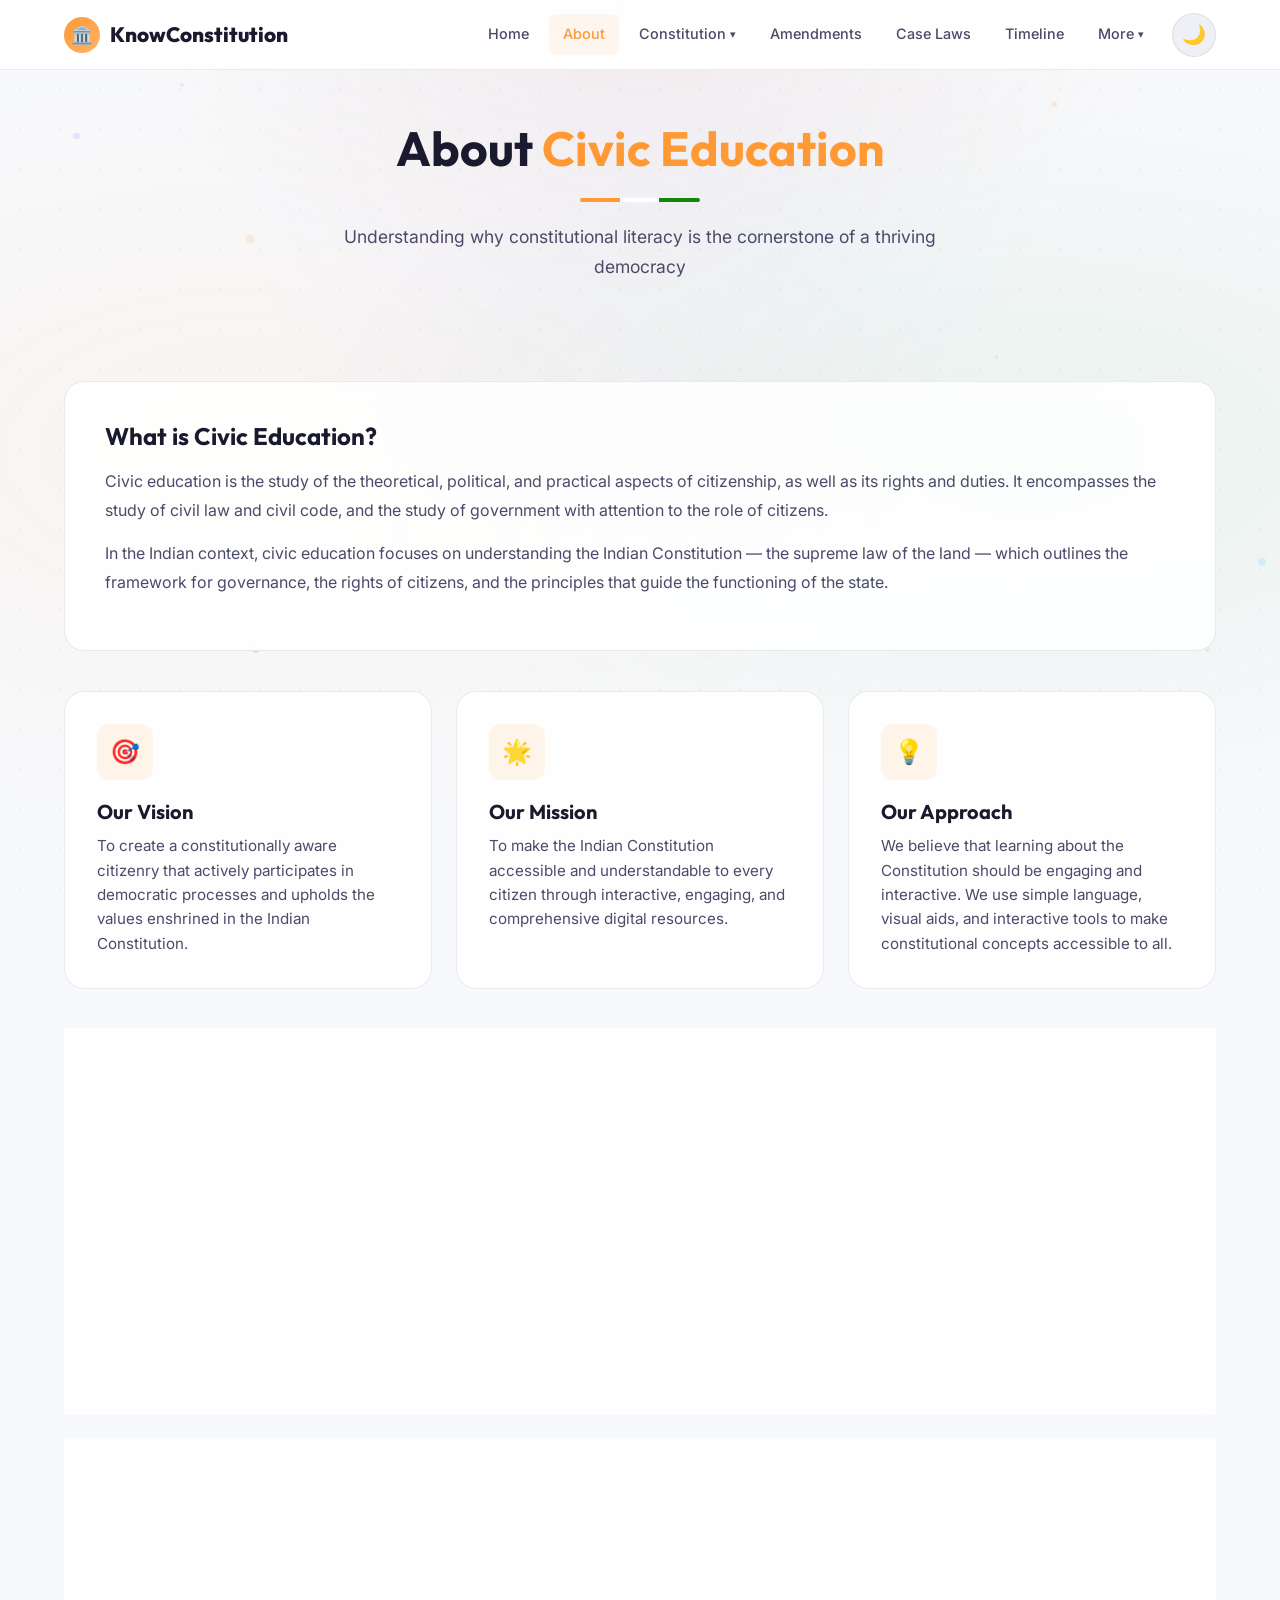
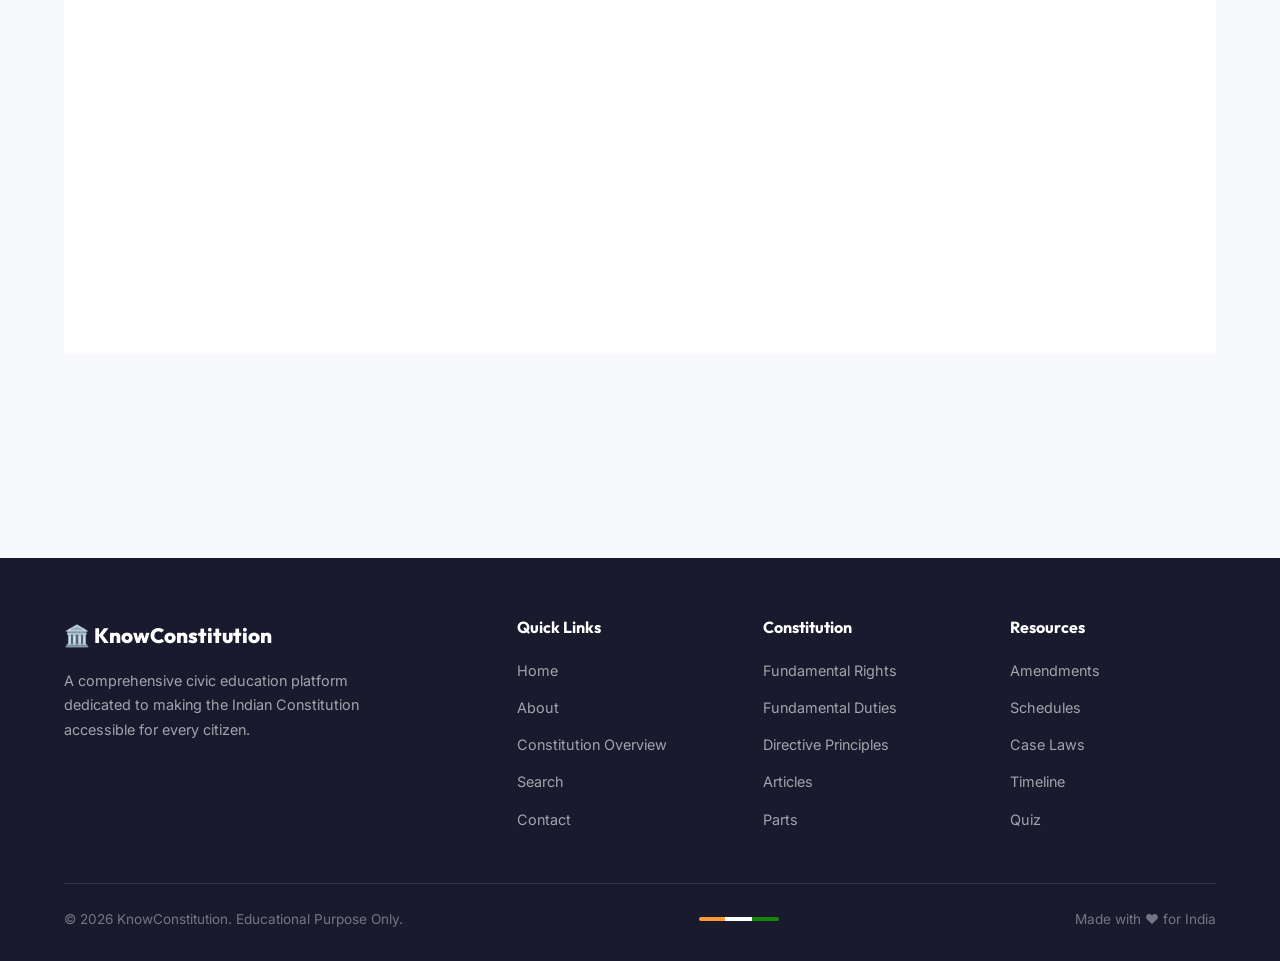
==== about.html @ 6f2cf32c "Add files via upload" ====
<!DOCTYPE html>
<html lang="en" data-theme="light">
<head>
  <meta charset="UTF-8">
  <meta name="viewport" content="width=device-width, initial-scale=1.0">
  <meta name="description" content="Learn about Civic Education in India and why understanding the Constitution matters for every citizen.">
  <title>About Civic Education – KnowConstitution</title>
  <link rel="stylesheet" href="style.css">
</head>
<body>

<div class="page-loader" id="pageLoader"><div class="loader-chakra"></div></div>
<div class="parallax-bg" id="parallaxBg"><div class="layer layer-dots"></div><div class="layer layer-gradient"></div></div>

<!-- Navigation -->
<nav class="navbar" id="navbar">
  <div class="nav-container">
    <a href="index.html" class="nav-logo"><span class="logo-icon">🏛️</span><span>KnowConstitution</span></a>
    <div class="nav-links" id="navLinks">
      <a href="index.html">Home</a>
      <a href="about.html" class="active">About</a>
      <div class="nav-dropdown">
        <a href="#" class="dropdown-toggle">Constitution</a>
        <div class="dropdown-menu">
          <a href="overview.html">Overview</a>
          <a href="rights.html">Fundamental Rights</a>
          <a href="duties.html">Fundamental Duties</a>
          <a href="dpsp.html">Directive Principles</a>
          <a href="articles.html">Articles (1–395)</a>
          <a href="parts.html">Parts</a>
          <a href="schedules.html">Schedules</a>
        </div>
      </div>
      <a href="amendments.html">Amendments</a>
      <a href="cases.html">Case Laws</a>
      <a href="timeline.html">Timeline</a>
      <div class="nav-dropdown">
        <a href="#" class="dropdown-toggle">More</a>
        <div class="dropdown-menu">
          <a href="search.html">🔍 Search</a>
          <a href="quiz.html">📝 Quiz</a>
          <a href="contact.html">📧 Contact</a>
        </div>
      </div>
      <button class="theme-toggle" id="themeToggle" title="Toggle Theme">🌙</button>
    </div>
    <button class="hamburger" id="hamburger" aria-label="Menu"><span></span><span></span><span></span></button>
  </div>
</nav>

<!-- Page Header -->
<div class="page-header">
  <div class="container">
    <h1>About <span class="text-saffron">Civic Education</span></h1>
    <div class="tricolor-line"></div>
    <p>Understanding why constitutional literacy is the cornerstone of a thriving democracy</p>
  </div>
</div>

<!-- Content -->
<section class="section" style="padding-top: 40px;">
  <div class="container">
    <div class="content-block reveal">
      <h2>What is Civic Education?</h2>
      <p>Civic education is the study of the theoretical, political, and practical aspects of citizenship, as well as its rights and duties. It encompasses the study of civil law and civil code, and the study of government with attention to the role of citizens.</p>
      <p>In the Indian context, civic education focuses on understanding the Indian Constitution — the supreme law of the land — which outlines the framework for governance, the rights of citizens, and the principles that guide the functioning of the state.</p>
    </div>

    <div class="cards-grid cards-grid-3 stagger reveal" style="margin-top: 40px;">
      <div class="floating-card" style="animation: floatSlow 4s ease-in-out infinite">
        <div class="card-icon">🎯</div>
        <h3 class="card-title">Our Vision</h3>
        <p class="card-text">To create a constitutionally aware citizenry that actively participates in democratic processes and upholds the values enshrined in the Indian Constitution.</p>
      </div>
      <div class="floating-card" style="animation: floatSlow 4.5s ease-in-out infinite 0.5s">
        <div class="card-icon">🌟</div>
        <h3 class="card-title">Our Mission</h3>
        <p class="card-text">To make the Indian Constitution accessible and understandable to every citizen through interactive, engaging, and comprehensive digital resources.</p>
      </div>
      <div class="floating-card" style="animation: floatSlow 5s ease-in-out infinite 1s">
        <div class="card-icon">💡</div>
        <h3 class="card-title">Our Approach</h3>
        <p class="card-text">We believe that learning about the Constitution should be engaging and interactive. We use simple language, visual aids, and interactive tools to make constitutional concepts accessible to all.</p>
      </div>
    </div>

    <div class="content-block reveal" style="margin-top: 40px;">
      <h2>Why Civic Education Matters</h2>
      <ul>
        <li><strong>Informed Citizenship:</strong> Understanding your rights and responsibilities empowers you to participate meaningfully in democracy.</li>
        <li><strong>Rule of Law:</strong> Constitutional literacy fosters respect for law and democratic institutions.</li>
        <li><strong>Social Justice:</strong> Knowledge of Fundamental Rights helps citizens fight against discrimination and injustice.</li>
        <li><strong>National Unity:</strong> The Constitution is the common thread that binds India's diverse population together.</li>
        <li><strong>Good Governance:</strong> An informed citizenry can hold the government accountable and demand transparent governance.</li>
        <li><strong>Conflict Resolution:</strong> Understanding constitutional mechanisms provides peaceful ways to resolve disputes.</li>
      </ul>
    </div>

    <div class="content-block reveal">
      <h2>About This Platform</h2>
      <p>KnowConstitution is a comprehensive civic education platform designed to make the Indian Constitution accessible to every citizen. We cover:</p>
      <ul>
        <li>All 395 Articles of the Constitution with simple explanations</li>
        <li>Fundamental Rights, Duties, and Directive Principles</li>
        <li>All 22 Parts and 12 Schedules</li>
        <li>Important Constitutional Amendments</li>
        <li>Landmark Supreme Court Cases</li>
        <li>Interactive quiz to test your knowledge</li>
        <li>Timeline of constitutional development</li>
      </ul>
      <p>This platform is built for educational purposes and aims to promote constitutional awareness among citizens of all ages.</p>
    </div>
  </div>
</section>

<!-- Footer -->
<footer class="footer">
  <div class="container">
    <div class="footer-grid">
      <div>
        <div class="footer-brand">🏛️ KnowConstitution</div>
        <p class="footer-desc">A comprehensive civic education platform dedicated to making the Indian Constitution accessible for every citizen.</p>
      </div>
      <div>
        <h4>Quick Links</h4>
        <ul>
          <li><a href="index.html">Home</a></li>
          <li><a href="about.html">About</a></li>
          <li><a href="overview.html">Constitution Overview</a></li>
          <li><a href="search.html">Search</a></li>
          <li><a href="contact.html">Contact</a></li>
        </ul>
      </div>
      <div>
        <h4>Constitution</h4>
        <ul>
          <li><a href="rights.html">Fundamental Rights</a></li>
          <li><a href="duties.html">Fundamental Duties</a></li>
          <li><a href="dpsp.html">Directive Principles</a></li>
          <li><a href="articles.html">Articles</a></li>
          <li><a href="parts.html">Parts</a></li>
        </ul>
      </div>
      <div>
        <h4>Resources</h4>
        <ul>
          <li><a href="amendments.html">Amendments</a></li>
          <li><a href="schedules.html">Schedules</a></li>
          <li><a href="cases.html">Case Laws</a></li>
          <li><a href="timeline.html">Timeline</a></li>
          <li><a href="quiz.html">Quiz</a></li>
        </ul>
      </div>
    </div>
    <div class="footer-bottom">
      <span>© 2026 KnowConstitution. Educational Purpose Only.</span>
      <div class="tricolor-line" style="width: 80px;"></div>
      <span>Made with ❤️ for India</span>
    </div>
  </div>
</footer>

<script src="script.js"></script>
</body>
</html>
---- style.css ----
/* ============================================================
   CIVIC EDUCATION – INDIAN CONSTITUTION
   Complete Design System
   ============================================================ */

/* ---------- Google Fonts ---------- */
@import url('https://fonts.googleapis.com/css2?family=Inter:wght@300;400;500;600;700;800;900&family=Outfit:wght@300;400;500;600;700;800&display=swap');

/* ============================================================
   1. CSS CUSTOM PROPERTIES (LIGHT THEME DEFAULT)
   ============================================================ */
:root {
  /* India-inspired palette */
  --saffron: #FF9933;
  --saffron-dark: #E07800;
  --white-flag: #FFFFFF;
  --green-india: #138808;
  --green-dark: #0D6B06;
  --navy: #000080;
  --chakra-blue: #06038D;

  /* Modern accent colors */
  --accent-1: #6C63FF;
  --accent-2: #00D2FF;
  --accent-3: #FF6B6B;
  --accent-gold: #FFD700;

  /* Theme colors (Light) */
  --bg-primary: #F8F9FC;
  --bg-secondary: #FFFFFF;
  --bg-tertiary: #EEF0F6;
  --bg-card: rgba(255, 255, 255, 0.85);
  --bg-card-hover: rgba(255, 255, 255, 0.95);
  --bg-nav: rgba(255, 255, 255, 0.92);
  --bg-footer: #1a1a2e;
  --bg-hero-overlay: rgba(248, 249, 252, 0.7);

  --text-primary: #1a1a2e;
  --text-secondary: #4a4a6a;
  --text-muted: #8888aa;
  --text-on-dark: #FFFFFF;

  --border-color: rgba(0, 0, 0, 0.08);
  --border-light: rgba(0, 0, 0, 0.04);
  --shadow-sm: 0 2px 8px rgba(0, 0, 0, 0.06);
  --shadow-md: 0 4px 20px rgba(0, 0, 0, 0.08);
  --shadow-lg: 0 8px 40px rgba(0, 0, 0, 0.12);
  --shadow-xl: 0 16px 60px rgba(0, 0, 0, 0.15);
  --shadow-glow: 0 0 30px rgba(108, 99, 255, 0.15);
  --shadow-saffron: 0 0 30px rgba(255, 153, 51, 0.2);

  /* Gradients */
  --gradient-hero: linear-gradient(135deg, #FF9933 0%, #FFFFFF 50%, #138808 100%);
  --gradient-saffron: linear-gradient(135deg, #FF9933, #FFB366);
  --gradient-green: linear-gradient(135deg, #138808, #1DB954);
  --gradient-accent: linear-gradient(135deg, #6C63FF, #00D2FF);
  --gradient-card: linear-gradient(135deg, rgba(255,255,255,0.9), rgba(255,255,255,0.7));
  --gradient-dark-card: linear-gradient(135deg, rgba(30,30,60,0.9), rgba(20,20,50,0.7));

  /* Sizing */
  --nav-height: 70px;
  --max-width: 1200px;
  --border-radius-sm: 8px;
  --border-radius-md: 12px;
  --border-radius-lg: 20px;
  --border-radius-xl: 28px;

  /* Transitions */
  --transition-fast: 0.2s ease;
  --transition-base: 0.3s ease;
  --transition-slow: 0.5s ease;
  --transition-bounce: 0.4s cubic-bezier(0.175, 0.885, 0.32, 1.275);
}

/* ============================================================
   2. DARK THEME
   ============================================================ */
[data-theme="dark"] {
  --bg-primary: #0a0a1a;
  --bg-secondary: #12122a;
  --bg-tertiary: #1a1a3a;
  --bg-card: rgba(20, 20, 50, 0.85);
  --bg-card-hover: rgba(30, 30, 60, 0.95);
  --bg-nav: rgba(10, 10, 26, 0.95);
  --bg-hero-overlay: rgba(10, 10, 26, 0.7);

  --text-primary: #E8E8F0;
  --text-secondary: #B0B0CC;
  --text-muted: #7070A0;

  --border-color: rgba(255, 255, 255, 0.08);
  --border-light: rgba(255, 255, 255, 0.04);
  --shadow-sm: 0 2px 8px rgba(0, 0, 0, 0.3);
  --shadow-md: 0 4px 20px rgba(0, 0, 0, 0.4);
  --shadow-lg: 0 8px 40px rgba(0, 0, 0, 0.5);
  --shadow-xl: 0 16px 60px rgba(0, 0, 0, 0.6);
  --shadow-glow: 0 0 30px rgba(108, 99, 255, 0.3);
  --shadow-saffron: 0 0 30px rgba(255, 153, 51, 0.3);

  --gradient-card: linear-gradient(135deg, rgba(30,30,60,0.9), rgba(20,20,50,0.7));
}

/* ============================================================
   3. RESET & BASE
   ============================================================ */
*, *::before, *::after {
  margin: 0;
  padding: 0;
  box-sizing: border-box;
}

html {
  scroll-behavior: smooth;
  font-size: 16px;
}

body {
  font-family: 'Inter', sans-serif;
  background: var(--bg-primary);
  color: var(--text-primary);
  line-height: 1.7;
  overflow-x: hidden;
  transition: background var(--transition-base), color var(--transition-base);
}

h1, h2, h3, h4, h5, h6 {
  font-family: 'Outfit', sans-serif;
  font-weight: 700;
  line-height: 1.2;
}

a {
  text-decoration: none;
  color: var(--accent-1);
  transition: color var(--transition-fast);
}

a:hover {
  color: var(--saffron);
}

img {
  max-width: 100%;
  height: auto;
}

ul { list-style: none; }

/* ============================================================
   4. UTILITY CLASSES
   ============================================================ */
.container {
  max-width: var(--max-width);
  margin: 0 auto;
  padding: 0 24px;
}

.section {
  padding: 100px 0;
  position: relative;
}

.section-title {
  font-size: 2.5rem;
  text-align: center;
  margin-bottom: 16px;
  background: var(--gradient-accent);
  -webkit-background-clip: text;
  -webkit-text-fill-color: transparent;
  background-clip: text;
}

.section-subtitle {
  text-align: center;
  color: var(--text-secondary);
  font-size: 1.1rem;
  max-width: 600px;
  margin: 0 auto 60px;
}

.tricolor-line {
  height: 4px;
  background: linear-gradient(90deg, var(--saffron) 33%, var(--white-flag) 33%, var(--white-flag) 66%, var(--green-india) 66%);
  border-radius: 2px;
  margin: 20px auto;
  width: 120px;
}

.text-saffron { color: var(--saffron); }
.text-green { color: var(--green-india); }
.text-accent { color: var(--accent-1); }

/* ============================================================
   5. PARALLAX BACKGROUND
   ============================================================ */
.parallax-bg {
  position: fixed;
  top: 0;
  left: 0;
  width: 100%;
  height: 100%;
  z-index: -2;
  overflow: hidden;
  pointer-events: none;
}

.parallax-bg .layer {
  position: absolute;
  width: 100%;
  height: 120%;
  top: -10%;
}

.parallax-bg .layer-dots {
  background-image: radial-gradient(circle, var(--border-color) 1px, transparent 1px);
  background-size: 40px 40px;
  opacity: 0.5;
}

.parallax-bg .layer-gradient {
  background: radial-gradient(ellipse at 20% 50%, rgba(255,153,51,0.06) 0%, transparent 50%),
              radial-gradient(ellipse at 80% 50%, rgba(19,136,8,0.06) 0%, transparent 50%),
              radial-gradient(ellipse at 50% 0%, rgba(108,99,255,0.05) 0%, transparent 50%);
}

/* Floating particles */
.floating-particle {
  position: fixed;
  border-radius: 50%;
  pointer-events: none;
  z-index: -1;
  opacity: 0.15;
}

/* ============================================================
   6. NAVIGATION
   ============================================================ */
.navbar {
  position: fixed;
  top: 0;
  left: 0;
  right: 0;
  height: var(--nav-height);
  background: var(--bg-nav);
  backdrop-filter: blur(20px);
  -webkit-backdrop-filter: blur(20px);
  border-bottom: 1px solid var(--border-color);
  z-index: 1000;
  transition: all var(--transition-base);
}

.navbar.scrolled {
  box-shadow: var(--shadow-md);
}

.nav-container {
  max-width: var(--max-width);
  margin: 0 auto;
  padding: 0 24px;
  height: 100%;
  display: flex;
  align-items: center;
  justify-content: space-between;
}

.nav-logo {
  display: flex;
  align-items: center;
  gap: 10px;
  font-family: 'Outfit', sans-serif;
  font-weight: 800;
  font-size: 1.3rem;
  color: var(--text-primary);
  text-decoration: none;
}

.nav-logo .logo-icon {
  width: 36px;
  height: 36px;
  background: var(--gradient-saffron);
  border-radius: 50%;
  display: flex;
  align-items: center;
  justify-content: center;
  font-size: 1.1rem;
}

.nav-links {
  display: flex;
  align-items: center;
  gap: 6px;
}

.nav-links a {
  padding: 8px 14px;
  color: var(--text-secondary);
  font-weight: 500;
  font-size: 0.9rem;
  border-radius: var(--border-radius-sm);
  transition: all var(--transition-fast);
  position: relative;
}

.nav-links a:hover,
.nav-links a.active {
  color: var(--saffron);
  background: rgba(255, 153, 51, 0.08);
}

/* Dropdown */
.nav-dropdown {
  position: relative;
}

.nav-dropdown .dropdown-toggle {
  cursor: pointer;
  display: flex;
  align-items: center;
  gap: 4px;
}

.nav-dropdown .dropdown-toggle::after {
  content: '▾';
  font-size: 0.7rem;
  transition: transform var(--transition-fast);
}

.nav-dropdown:hover .dropdown-toggle::after {
  transform: rotate(180deg);
}

.dropdown-menu {
  position: absolute;
  top: 100%;
  left: 50%;
  transform: translateX(-50%) translateY(10px);
  background: var(--bg-secondary);
  border: 1px solid var(--border-color);
  border-radius: var(--border-radius-md);
  padding: 8px;
  min-width: 220px;
  box-shadow: var(--shadow-lg);
  opacity: 0;
  visibility: hidden;
  transition: all var(--transition-fast);
  z-index: 100;
}

.nav-dropdown:hover .dropdown-menu {
  opacity: 1;
  visibility: visible;
  transform: translateX(-50%) translateY(0);
}

.dropdown-menu a {
  display: block;
  padding: 10px 16px;
  font-size: 0.88rem;
  color: var(--text-secondary);
  border-radius: var(--border-radius-sm);
}

.dropdown-menu a:hover {
  background: rgba(255, 153, 51, 0.08);
  color: var(--saffron);
}

/* Theme toggle */
.theme-toggle {
  width: 44px;
  height: 44px;
  border-radius: 50%;
  border: 1px solid var(--border-color);
  background: var(--bg-tertiary);
  cursor: pointer;
  display: flex;
  align-items: center;
  justify-content: center;
  font-size: 1.2rem;
  transition: all var(--transition-base);
  margin-left: 8px;
}

.theme-toggle:hover {
  background: var(--saffron);
  border-color: var(--saffron);
  transform: rotate(30deg);
}

/* Hamburger */
.hamburger {
  display: none;
  flex-direction: column;
  gap: 5px;
  cursor: pointer;
  padding: 8px;
  background: none;
  border: none;
  z-index: 1001;
}

.hamburger span {
  width: 24px;
  height: 2px;
  background: var(--text-primary);
  border-radius: 2px;
  transition: all var(--transition-base);
}

.hamburger.active span:nth-child(1) {
  transform: rotate(45deg) translate(5px, 5px);
}

.hamburger.active span:nth-child(2) {
  opacity: 0;
}

.hamburger.active span:nth-child(3) {
  transform: rotate(-45deg) translate(5px, -5px);
}

/* ============================================================
   7. HERO SECTION
   ============================================================ */
.hero {
  min-height: 100vh;
  display: flex;
  align-items: center;
  justify-content: center;
  text-align: center;
  position: relative;
  padding-top: var(--nav-height);
  overflow: hidden;
}

.hero-bg {
  position: absolute;
  inset: 0;
  z-index: -1;
}

/* Ashoka Chakra */
.chakra-container {
  position: absolute;
  top: 50%;
  left: 50%;
  transform: translate(-50%, -50%);
  width: 500px;
  height: 500px;
  opacity: 0.08;
}

.chakra-svg {
  width: 100%;
  height: 100%;
  animation: chakraSpin 60s linear infinite;
}

@keyframes chakraSpin {
  from { transform: rotate(0deg); }
  to { transform: rotate(360deg); }
}

.hero-content {
  position: relative;
  z-index: 1;
  max-width: 800px;
  padding: 0 24px;
}

.hero-badge {
  display: inline-flex;
  align-items: center;
  gap: 8px;
  padding: 8px 20px;
  background: var(--bg-card);
  border: 1px solid var(--border-color);
  border-radius: 50px;
  font-size: 0.85rem;
  font-weight: 500;
  color: var(--text-secondary);
  margin-bottom: 24px;
  backdrop-filter: blur(10px);
  animation: floatUp 1s ease-out;
}

.hero-badge .badge-dot {
  width: 8px;
  height: 8px;
  background: var(--green-india);
  border-radius: 50%;
  animation: pulse 2s infinite;
}

.hero-title {
  font-size: 4rem;
  font-weight: 900;
  line-height: 1.1;
  margin-bottom: 20px;
  animation: floatUp 1s ease-out 0.2s both;
}

.hero-title .highlight {
  background: var(--gradient-saffron);
  -webkit-background-clip: text;
  -webkit-text-fill-color: transparent;
  background-clip: text;
}

.hero-description {
  font-size: 1.2rem;
  color: var(--text-secondary);
  max-width: 560px;
  margin: 0 auto 36px;
  animation: floatUp 1s ease-out 0.4s both;
}

.hero-buttons {
  display: flex;
  gap: 16px;
  justify-content: center;
  flex-wrap: wrap;
  animation: floatUp 1s ease-out 0.6s both;
}

/* Buttons */
.btn {
  display: inline-flex;
  align-items: center;
  gap: 8px;
  padding: 14px 32px;
  border-radius: 50px;
  font-family: 'Inter', sans-serif;
  font-weight: 600;
  font-size: 1rem;
  border: none;
  cursor: pointer;
  transition: all var(--transition-base);
  text-decoration: none;
}

.btn-primary {
  background: var(--gradient-saffron);
  color: #fff;
  box-shadow: var(--shadow-saffron);
}

.btn-primary:hover {
  transform: translateY(-3px);
  box-shadow: 0 8px 30px rgba(255, 153, 51, 0.4);
  color: #fff;
}

.btn-secondary {
  background: var(--bg-card);
  color: var(--text-primary);
  border: 1px solid var(--border-color);
  backdrop-filter: blur(10px);
}

.btn-secondary:hover {
  transform: translateY(-3px);
  box-shadow: var(--shadow-md);
  color: var(--text-primary);
}

.btn-small {
  padding: 10px 20px;
  font-size: 0.88rem;
}

/* ============================================================
   8. FLOATING CARDS
   ============================================================ */
.floating-card {
  background: var(--bg-card);
  border: 1px solid var(--border-color);
  border-radius: var(--border-radius-lg);
  padding: 32px;
  backdrop-filter: blur(20px);
  -webkit-backdrop-filter: blur(20px);
  transition: all var(--transition-base);
  position: relative;
  overflow: hidden;
}

.floating-card::before {
  content: '';
  position: absolute;
  top: 0;
  left: 0;
  right: 0;
  height: 3px;
  background: var(--gradient-saffron);
  opacity: 0;
  transition: opacity var(--transition-base);
}

.floating-card:hover {
  transform: translateY(-8px);
  box-shadow: var(--shadow-lg);
  border-color: rgba(255, 153, 51, 0.2);
}

.floating-card:hover::before {
  opacity: 1;
}

.card-icon {
  width: 56px;
  height: 56px;
  border-radius: var(--border-radius-md);
  display: flex;
  align-items: center;
  justify-content: center;
  font-size: 1.5rem;
  margin-bottom: 20px;
  background: rgba(255, 153, 51, 0.1);
}

.card-title {
  font-size: 1.25rem;
  font-weight: 700;
  margin-bottom: 10px;
}

.card-text {
  color: var(--text-secondary);
  font-size: 0.95rem;
  line-height: 1.6;
}

.card-link {
  display: inline-flex;
  align-items: center;
  gap: 6px;
  margin-top: 16px;
  font-weight: 600;
  font-size: 0.9rem;
  color: var(--saffron);
}

.card-link:hover {
  gap: 10px;
  color: var(--saffron-dark);
}

/* Cards grid */
.cards-grid {
  display: grid;
  grid-template-columns: repeat(auto-fill, minmax(300px, 1fr));
  gap: 24px;
}

.cards-grid-3 {
  grid-template-columns: repeat(3, 1fr);
}

.cards-grid-4 {
  grid-template-columns: repeat(4, 1fr);
}

/* ============================================================
   9. STATS SECTION
   ============================================================ */
.stats-row {
  display: grid;
  grid-template-columns: repeat(4, 1fr);
  gap: 24px;
  margin: 60px 0;
}

.stat-card {
  text-align: center;
  padding: 30px;
  background: var(--bg-card);
  border: 1px solid var(--border-color);
  border-radius: var(--border-radius-lg);
  backdrop-filter: blur(20px);
  transition: all var(--transition-base);
}

.stat-card:hover {
  transform: translateY(-5px);
  box-shadow: var(--shadow-glow);
}

.stat-number {
  font-family: 'Outfit', sans-serif;
  font-size: 2.8rem;
  font-weight: 800;
  background: var(--gradient-saffron);
  -webkit-background-clip: text;
  -webkit-text-fill-color: transparent;
  background-clip: text;
}

.stat-label {
  font-size: 0.95rem;
  color: var(--text-secondary);
  margin-top: 4px;
}

/* ============================================================
   10. ACCORDION (Articles Section)
   ============================================================ */
.accordion {
  max-width: 900px;
  margin: 0 auto;
}

.accordion-item {
  background: var(--bg-card);
  border: 1px solid var(--border-color);
  border-radius: var(--border-radius-md);
  margin-bottom: 8px;
  overflow: hidden;
  backdrop-filter: blur(10px);
  transition: all var(--transition-base);
}

.accordion-item:hover {
  border-color: rgba(255, 153, 51, 0.2);
}

.accordion-header {
  padding: 18px 24px;
  cursor: pointer;
  display: flex;
  align-items: center;
  justify-content: space-between;
  font-weight: 600;
  font-size: 0.98rem;
  transition: all var(--transition-fast);
  user-select: none;
}

.accordion-header:hover {
  background: rgba(255, 153, 51, 0.04);
}

.accordion-header .article-num {
  background: var(--gradient-saffron);
  -webkit-background-clip: text;
  -webkit-text-fill-color: transparent;
  background-clip: text;
  font-weight: 700;
  margin-right: 12px;
  min-width: 80px;
}

.accordion-header .arrow {
  transition: transform var(--transition-base);
  font-size: 0.8rem;
  color: var(--text-muted);
}

.accordion-item.active .accordion-header .arrow {
  transform: rotate(180deg);
}

.accordion-body {
  max-height: 0;
  overflow: hidden;
  transition: max-height 0.4s ease, padding 0.3s ease;
}

.accordion-item.active .accordion-body {
  max-height: 500px;
  padding: 0 24px 20px;
}

.accordion-body p {
  color: var(--text-secondary);
  font-size: 0.94rem;
  line-height: 1.8;
}

.accordion-body .part-badge {
  display: inline-block;
  padding: 4px 12px;
  background: rgba(108, 99, 255, 0.1);
  color: var(--accent-1);
  border-radius: 50px;
  font-size: 0.8rem;
  font-weight: 600;
  margin-bottom: 10px;
}

/* Filter pills */
.filter-pills {
  display: flex;
  flex-wrap: wrap;
  gap: 8px;
  justify-content: center;
  margin-bottom: 40px;
}

.filter-pill {
  padding: 8px 20px;
  border-radius: 50px;
  border: 1px solid var(--border-color);
  background: var(--bg-card);
  color: var(--text-secondary);
  font-size: 0.85rem;
  font-weight: 500;
  cursor: pointer;
  transition: all var(--transition-fast);
}

.filter-pill:hover,
.filter-pill.active {
  background: var(--gradient-saffron);
  color: #fff;
  border-color: var(--saffron);
}

/* ============================================================
   11. TIMELINE
   ============================================================ */
.timeline-wrapper {
  position: relative;
  max-width: 800px;
  margin: 0 auto;
  padding: 20px 0;
}

.timeline-wrapper::before {
  content: '';
  position: absolute;
  left: 50%;
  top: 0;
  bottom: 0;
  width: 3px;
  background: linear-gradient(to bottom, var(--saffron), var(--green-india));
  transform: translateX(-50%);
  border-radius: 3px;
}

.timeline-item {
  position: relative;
  width: 50%;
  padding: 20px 40px;
  opacity: 0;
  transform: translateY(30px);
  transition: all 0.6s ease;
}

.timeline-item.visible {
  opacity: 1;
  transform: translateY(0);
}

.timeline-item:nth-child(odd) {
  left: 0;
  text-align: right;
}

.timeline-item:nth-child(even) {
  left: 50%;
  text-align: left;
}

.timeline-item::before {
  content: '';
  position: absolute;
  top: 30px;
  width: 16px;
  height: 16px;
  background: var(--saffron);
  border: 3px solid var(--bg-primary);
  border-radius: 50%;
  z-index: 1;
  box-shadow: 0 0 0 4px rgba(255, 153, 51, 0.2);
}

.timeline-item:nth-child(odd)::before {
  right: -8px;
}

.timeline-item:nth-child(even)::before {
  left: -8px;
}

.timeline-content {
  background: var(--bg-card);
  border: 1px solid var(--border-color);
  border-radius: var(--border-radius-md);
  padding: 24px;
  backdrop-filter: blur(10px);
  transition: all var(--transition-base);
}

.timeline-content:hover {
  transform: translateY(-4px);
  box-shadow: var(--shadow-md);
}

.timeline-year {
  font-family: 'Outfit', sans-serif;
  font-size: 1.5rem;
  font-weight: 800;
  color: var(--saffron);
  margin-bottom: 6px;
}

.timeline-title {
  font-size: 1.05rem;
  font-weight: 700;
  margin-bottom: 8px;
}

.timeline-text {
  font-size: 0.9rem;
  color: var(--text-secondary);
  line-height: 1.6;
}

/* ============================================================
   12. QUIZ SECTION
   ============================================================ */
.quiz-container {
  max-width: 700px;
  margin: 0 auto;
}

.quiz-card {
  background: var(--bg-card);
  border: 1px solid var(--border-color);
  border-radius: var(--border-radius-lg);
  padding: 40px;
  backdrop-filter: blur(20px);
}

.quiz-progress {
  display: flex;
  align-items: center;
  gap: 16px;
  margin-bottom: 30px;
}

.progress-bar {
  flex: 1;
  height: 8px;
  background: var(--bg-tertiary);
  border-radius: 4px;
  overflow: hidden;
}

.progress-fill {
  height: 100%;
  background: var(--gradient-saffron);
  border-radius: 4px;
  transition: width var(--transition-base);
}

.progress-text {
  font-size: 0.85rem;
  font-weight: 600;
  color: var(--text-muted);
  white-space: nowrap;
}

.quiz-question {
  font-size: 1.25rem;
  font-weight: 700;
  margin-bottom: 28px;
  line-height: 1.5;
}

.quiz-options {
  display: flex;
  flex-direction: column;
  gap: 12px;
}

.quiz-option {
  padding: 16px 24px;
  border: 2px solid var(--border-color);
  border-radius: var(--border-radius-md);
  cursor: pointer;
  font-size: 0.98rem;
  transition: all var(--transition-fast);
  display: flex;
  align-items: center;
  gap: 14px;
}

.quiz-option:hover {
  border-color: var(--saffron);
  background: rgba(255, 153, 51, 0.05);
  transform: translateX(4px);
}

.quiz-option.selected {
  border-color: var(--accent-1);
  background: rgba(108, 99, 255, 0.08);
}

.quiz-option.correct {
  border-color: var(--green-india);
  background: rgba(19, 136, 8, 0.08);
}

.quiz-option.wrong {
  border-color: var(--accent-3);
  background: rgba(255, 107, 107, 0.08);
}

.quiz-option .option-letter {
  width: 32px;
  height: 32px;
  border-radius: 50%;
  background: var(--bg-tertiary);
  display: flex;
  align-items: center;
  justify-content: center;
  font-weight: 700;
  font-size: 0.85rem;
  flex-shrink: 0;
}

.quiz-actions {
  margin-top: 30px;
  display: flex;
  justify-content: flex-end;
}

/* Quiz result */
.quiz-result {
  text-align: center;
  padding: 40px 0;
}

.result-score {
  font-size: 5rem;
  font-weight: 900;
  font-family: 'Outfit', sans-serif;
  background: var(--gradient-saffron);
  -webkit-background-clip: text;
  -webkit-text-fill-color: transparent;
  background-clip: text;
}

.result-text {
  font-size: 1.2rem;
  color: var(--text-secondary);
  margin: 10px 0 30px;
}

/* ============================================================
   13. SEARCH PAGE
   ============================================================ */
.search-hero {
  padding: 140px 0 60px;
  text-align: center;
}

.search-box {
  max-width: 600px;
  margin: 0 auto;
  position: relative;
}

.search-input {
  width: 100%;
  padding: 18px 24px 18px 56px;
  font-size: 1.05rem;
  font-family: 'Inter', sans-serif;
  background: var(--bg-card);
  border: 2px solid var(--border-color);
  border-radius: 50px;
  color: var(--text-primary);
  outline: none;
  transition: all var(--transition-base);
  backdrop-filter: blur(10px);
}

.search-input:focus {
  border-color: var(--saffron);
  box-shadow: 0 0 0 4px rgba(255, 153, 51, 0.1);
}

.search-icon {
  position: absolute;
  left: 22px;
  top: 50%;
  transform: translateY(-50%);
  font-size: 1.1rem;
  color: var(--text-muted);
}

.search-tabs {
  display: flex;
  justify-content: center;
  gap: 8px;
  margin: 30px 0;
  flex-wrap: wrap;
}

.search-tab {
  padding: 8px 20px;
  border-radius: 50px;
  border: 1px solid var(--border-color);
  background: var(--bg-card);
  color: var(--text-secondary);
  font-size: 0.88rem;
  font-weight: 500;
  cursor: pointer;
  transition: all var(--transition-fast);
}

.search-tab:hover,
.search-tab.active {
  background: var(--saffron);
  color: #fff;
  border-color: var(--saffron);
}

.search-results {
  max-width: 800px;
  margin: 0 auto;
}

.search-result-item {
  background: var(--bg-card);
  border: 1px solid var(--border-color);
  border-radius: var(--border-radius-md);
  padding: 20px 24px;
  margin-bottom: 12px;
  backdrop-filter: blur(10px);
  transition: all var(--transition-base);
  cursor: pointer;
}

.search-result-item:hover {
  border-color: rgba(255, 153, 51, 0.3);
  transform: translateX(4px);
  box-shadow: var(--shadow-md);
}

.search-result-item .result-type {
  display: inline-block;
  padding: 3px 10px;
  background: rgba(108, 99, 255, 0.1);
  color: var(--accent-1);
  border-radius: 50px;
  font-size: 0.75rem;
  font-weight: 600;
  margin-bottom: 8px;
}

.search-result-item .result-title {
  font-weight: 700;
  font-size: 1.05rem;
  margin-bottom: 6px;
}

.search-result-item .result-desc {
  color: var(--text-secondary);
  font-size: 0.9rem;
}

.no-results {
  text-align: center;
  padding: 60px 20px;
  color: var(--text-muted);
  font-size: 1.1rem;
}

/* ============================================================
   14. CONTACT FORM
   ============================================================ */
.contact-grid {
  display: grid;
  grid-template-columns: 1fr 1fr;
  gap: 40px;
  align-items: start;
}

.form-group {
  margin-bottom: 20px;
}

.form-label {
  display: block;
  font-weight: 600;
  font-size: 0.9rem;
  margin-bottom: 8px;
  color: var(--text-secondary);
}

.form-input,
.form-textarea {
  width: 100%;
  padding: 14px 18px;
  font-family: 'Inter', sans-serif;
  font-size: 0.95rem;
  background: var(--bg-tertiary);
  border: 1px solid var(--border-color);
  border-radius: var(--border-radius-md);
  color: var(--text-primary);
  outline: none;
  transition: all var(--transition-base);
}

.form-input:focus,
.form-textarea:focus {
  border-color: var(--saffron);
  box-shadow: 0 0 0 3px rgba(255, 153, 51, 0.1);
}

.form-textarea {
  resize: vertical;
  min-height: 140px;
}

.contact-info-card {
  background: var(--bg-card);
  border: 1px solid var(--border-color);
  border-radius: var(--border-radius-lg);
  padding: 32px;
  margin-bottom: 20px;
  backdrop-filter: blur(10px);
}

.contact-info-card h3 {
  font-size: 1.1rem;
  margin-bottom: 16px;
}

.contact-item {
  display: flex;
  align-items: center;
  gap: 14px;
  padding: 12px 0;
  border-bottom: 1px solid var(--border-light);
}

.contact-item:last-child {
  border-bottom: none;
}

.contact-item .ci-icon {
  width: 40px;
  height: 40px;
  border-radius: var(--border-radius-sm);
  background: rgba(255, 153, 51, 0.1);
  display: flex;
  align-items: center;
  justify-content: center;
}

/* ============================================================
   15. TABLE STYLES (Parts, Schedules, Amendments)
   ============================================================ */
.data-table-wrapper {
  overflow-x: auto;
  border-radius: var(--border-radius-lg);
  border: 1px solid var(--border-color);
  background: var(--bg-card);
  backdrop-filter: blur(10px);
}

.data-table {
  width: 100%;
  border-collapse: collapse;
}

.data-table th {
  padding: 16px 20px;
  font-weight: 700;
  font-size: 0.88rem;
  text-transform: uppercase;
  letter-spacing: 0.5px;
  color: var(--text-muted);
  text-align: left;
  border-bottom: 2px solid var(--border-color);
  background: var(--bg-tertiary);
}

.data-table td {
  padding: 14px 20px;
  font-size: 0.94rem;
  border-bottom: 1px solid var(--border-light);
  color: var(--text-secondary);
}

.data-table tr:last-child td {
  border-bottom: none;
}

.data-table tr:hover td {
  background: rgba(255, 153, 51, 0.03);
}

.data-table .highlight-row td {
  background: rgba(255, 153, 51, 0.06);
  font-weight: 600;
}

.badge {
  display: inline-block;
  padding: 3px 10px;
  border-radius: 50px;
  font-size: 0.78rem;
  font-weight: 600;
}

.badge-saffron {
  background: rgba(255, 153, 51, 0.15);
  color: var(--saffron);
}

.badge-green {
  background: rgba(19, 136, 8, 0.15);
  color: var(--green-india);
}

.badge-accent {
  background: rgba(108, 99, 255, 0.15);
  color: var(--accent-1);
}

/* ============================================================
   16. PAGE HEADER (Inner pages)
   ============================================================ */
.page-header {
  padding: 120px 0 60px;
  text-align: center;
  position: relative;
  overflow: hidden;
}

.page-header::before {
  content: '';
  position: absolute;
  top: 0;
  left: 0;
  right: 0;
  bottom: 0;
  background: radial-gradient(ellipse at 50% 0%, rgba(255,153,51,0.08) 0%, transparent 60%);
  z-index: -1;
}

.page-header h1 {
  font-size: 3rem;
  margin-bottom: 12px;
}

.page-header p {
  color: var(--text-secondary);
  font-size: 1.1rem;
  max-width: 600px;
  margin: 0 auto;
}

/* ============================================================
   17. CONTENT BLOCKS
   ============================================================ */
.content-block {
  background: var(--bg-card);
  border: 1px solid var(--border-color);
  border-radius: var(--border-radius-lg);
  padding: 40px;
  margin-bottom: 24px;
  backdrop-filter: blur(10px);
  transition: all var(--transition-base);
}

.content-block:hover {
  box-shadow: var(--shadow-md);
}

.content-block h2 {
  font-size: 1.5rem;
  margin-bottom: 16px;
}

.content-block h3 {
  font-size: 1.2rem;
  margin-bottom: 12px;
  color: var(--saffron);
}

.content-block p {
  color: var(--text-secondary);
  margin-bottom: 14px;
  line-height: 1.8;
}

.content-block ul {
  padding-left: 0;
}

.content-block ul li {
  padding: 8px 0 8px 24px;
  position: relative;
  color: var(--text-secondary);
}

.content-block ul li::before {
  content: '▸';
  position: absolute;
  left: 0;
  color: var(--saffron);
  font-weight: 700;
}

/* Preamble */
.preamble-box {
  background: var(--bg-card);
  border: 2px solid var(--saffron);
  border-radius: var(--border-radius-lg);
  padding: 48px;
  text-align: center;
  position: relative;
  overflow: hidden;
}

.preamble-box::before {
  content: '';
  position: absolute;
  top: 0;
  left: 0;
  right: 0;
  height: 4px;
  background: linear-gradient(90deg, var(--saffron), var(--white-flag), var(--green-india));
}

.preamble-box .preamble-label {
  font-size: 0.85rem;
  font-weight: 700;
  letter-spacing: 3px;
  text-transform: uppercase;
  color: var(--saffron);
  margin-bottom: 20px;
}

.preamble-box .preamble-text {
  font-size: 1.15rem;
  line-height: 2;
  color: var(--text-primary);
  font-style: italic;
}

/* ============================================================
   18. FOOTER
   ============================================================ */
.footer {
  background: var(--bg-footer);
  color: rgba(255,255,255,0.8);
  padding: 60px 0 30px;
  margin-top: 80px;
}

.footer-grid {
  display: grid;
  grid-template-columns: 2fr 1fr 1fr 1fr;
  gap: 40px;
  margin-bottom: 40px;
}

.footer-brand {
  font-family: 'Outfit', sans-serif;
  font-weight: 800;
  font-size: 1.3rem;
  color: #fff;
  margin-bottom: 16px;
  display: flex;
  align-items: center;
  gap: 10px;
}

.footer-desc {
  font-size: 0.9rem;
  color: rgba(255,255,255,0.6);
  line-height: 1.7;
  max-width: 300px;
}

.footer h4 {
  font-size: 1rem;
  color: #fff;
  margin-bottom: 20px;
}

.footer ul li {
  margin-bottom: 10px;
}

.footer ul li a {
  color: rgba(255,255,255,0.6);
  font-size: 0.9rem;
  transition: all var(--transition-fast);
}

.footer ul li a:hover {
  color: var(--saffron);
  padding-left: 4px;
}

.footer-bottom {
  border-top: 1px solid rgba(255,255,255,0.1);
  padding-top: 24px;
  display: flex;
  align-items: center;
  justify-content: space-between;
  font-size: 0.85rem;
  color: rgba(255,255,255,0.4);
}

.footer-bottom .tricolor-line {
  margin: 0;
}

/* ============================================================
   19. ANIMATIONS
   ============================================================ */
@keyframes floatUp {
  from {
    opacity: 0;
    transform: translateY(30px);
  }
  to {
    opacity: 1;
    transform: translateY(0);
  }
}

@keyframes float {
  0%, 100% { transform: translateY(0); }
  50% { transform: translateY(-12px); }
}

@keyframes floatSlow {
  0%, 100% { transform: translateY(0) rotate(0deg); }
  50% { transform: translateY(-8px) rotate(2deg); }
}

@keyframes pulse {
  0%, 100% { opacity: 1; transform: scale(1); }
  50% { opacity: 0.5; transform: scale(1.5); }
}

@keyframes shimmer {
  0% { background-position: -200% 0; }
  100% { background-position: 200% 0; }
}

@keyframes fadeInScale {
  from {
    opacity: 0;
    transform: scale(0.95);
  }
  to {
    opacity: 1;
    transform: scale(1);
  }
}

/* Reveal on scroll */
.reveal {
  opacity: 0;
  transform: translateY(40px);
  transition: all 0.8s cubic-bezier(0.16, 1, 0.3, 1);
}

.reveal.visible {
  opacity: 1;
  transform: translateY(0);
}

.reveal-left {
  opacity: 0;
  transform: translateX(-40px);
  transition: all 0.8s cubic-bezier(0.16, 1, 0.3, 1);
}

.reveal-left.visible {
  opacity: 1;
  transform: translateX(0);
}

.reveal-right {
  opacity: 0;
  transform: translateX(40px);
  transition: all 0.8s cubic-bezier(0.16, 1, 0.3, 1);
}

.reveal-right.visible {
  opacity: 1;
  transform: translateX(0);
}

/* Stagger */
.stagger > * {
  opacity: 0;
  transform: translateY(20px);
  transition: all 0.5s ease;
}

.stagger.visible > *:nth-child(1) { transition-delay: 0.05s; }
.stagger.visible > *:nth-child(2) { transition-delay: 0.1s; }
.stagger.visible > *:nth-child(3) { transition-delay: 0.15s; }
.stagger.visible > *:nth-child(4) { transition-delay: 0.2s; }
.stagger.visible > *:nth-child(5) { transition-delay: 0.25s; }
.stagger.visible > *:nth-child(6) { transition-delay: 0.3s; }
.stagger.visible > *:nth-child(7) { transition-delay: 0.35s; }
.stagger.visible > *:nth-child(8) { transition-delay: 0.4s; }

.stagger.visible > * {
  opacity: 1;
  transform: translateY(0);
}

/* ============================================================
   20. CASE LAWS CARDS
   ============================================================ */
.case-card {
  background: var(--bg-card);
  border: 1px solid var(--border-color);
  border-radius: var(--border-radius-lg);
  padding: 32px;
  backdrop-filter: blur(10px);
  transition: all var(--transition-base);
  position: relative;
}

.case-card:hover {
  transform: translateY(-6px);
  box-shadow: var(--shadow-lg);
}

.case-card .case-year {
  font-family: 'Outfit', sans-serif;
  font-weight: 800;
  font-size: 1.1rem;
  color: var(--saffron);
  margin-bottom: 8px;
}

.case-card .case-name {
  font-size: 1.15rem;
  font-weight: 700;
  margin-bottom: 12px;
}

.case-card .case-issue,
.case-card .case-judgment {
  font-size: 0.92rem;
  color: var(--text-secondary);
  margin-bottom: 10px;
  line-height: 1.6;
}

.case-card .case-importance {
  font-size: 0.88rem;
  padding: 8px 14px;
  background: rgba(255, 153, 51, 0.08);
  border-radius: var(--border-radius-sm);
  color: var(--saffron);
  font-weight: 500;
  display: inline-block;
  margin-top: 8px;
}

/* ============================================================
   21. RESPONSIVE
   ============================================================ */
@media (max-width: 1024px) {
  .cards-grid-3,
  .cards-grid-4 {
    grid-template-columns: repeat(2, 1fr);
  }

  .stats-row {
    grid-template-columns: repeat(2, 1fr);
  }

  .footer-grid {
    grid-template-columns: 1fr 1fr;
  }

  .contact-grid {
    grid-template-columns: 1fr;
  }
}

@media (max-width: 768px) {
  html { font-size: 15px; }

  .hamburger {
    display: flex;
  }

  .nav-links {
    position: fixed;
    top: 0;
    right: -100%;
    width: 280px;
    height: 100vh;
    flex-direction: column;
    background: var(--bg-secondary);
    padding: 80px 24px 40px;
    gap: 2px;
    transition: right var(--transition-base);
    box-shadow: var(--shadow-xl);
    overflow-y: auto;
    align-items: stretch;
  }

  .nav-links.active {
    right: 0;
  }

  .nav-links a {
    padding: 12px 16px;
    font-size: 0.95rem;
  }

  .nav-dropdown .dropdown-menu {
    position: static;
    transform: none;
    box-shadow: none;
    border: none;
    padding-left: 16px;
    opacity: 1;
    visibility: visible;
    display: none;
    background: transparent;
    min-width: unset;
  }

  .nav-dropdown.open .dropdown-menu {
    display: block;
  }

  .hero-title {
    font-size: 2.5rem;
  }

  .hero-description {
    font-size: 1rem;
  }

  .section { padding: 60px 0; }

  .section-title {
    font-size: 2rem;
  }

  .page-header {
    padding: 100px 0 40px;
  }

  .page-header h1 {
    font-size: 2.2rem;
  }

  .cards-grid,
  .cards-grid-3,
  .cards-grid-4 {
    grid-template-columns: 1fr;
  }

  .stats-row {
    grid-template-columns: 1fr 1fr;
    gap: 12px;
  }

  .timeline-wrapper::before {
    left: 20px;
  }

  .timeline-item {
    width: 100%;
    padding-left: 50px;
    padding-right: 10px;
    left: 0 !important;
    text-align: left !important;
  }

  .timeline-item::before {
    left: 12px !important;
    right: auto !important;
  }

  .footer-grid {
    grid-template-columns: 1fr;
    gap: 30px;
  }

  .footer-bottom {
    flex-direction: column;
    gap: 16px;
    text-align: center;
  }

  .chakra-container {
    width: 300px;
    height: 300px;
  }

  .content-block {
    padding: 24px;
  }

  .preamble-box {
    padding: 28px;
  }

  .quiz-card {
    padding: 24px;
  }

  .floating-card {
    padding: 24px;
  }
}

@media (max-width: 480px) {
  html { font-size: 14px; }

  .hero-title {
    font-size: 2rem;
  }

  .hero-buttons {
    flex-direction: column;
    align-items: center;
  }

  .stat-card { padding: 20px; }

  .stat-number { font-size: 2rem; }

  .filter-pills {
    justify-content: flex-start;
    overflow-x: auto;
    flex-wrap: nowrap;
    padding-bottom: 8px;
  }

  .filter-pill {
    white-space: nowrap;
    flex-shrink: 0;
  }
}

/* ============================================================
   22. SCROLLBAR
   ============================================================ */
::-webkit-scrollbar {
  width: 8px;
}

::-webkit-scrollbar-track {
  background: var(--bg-primary);
}

::-webkit-scrollbar-thumb {
  background: var(--border-color);
  border-radius: 4px;
}

::-webkit-scrollbar-thumb:hover {
  background: var(--saffron);
}

/* ============================================================
   23. SELECTION
   ============================================================ */
::selection {
  background: rgba(255, 153, 51, 0.3);
  color: var(--text-primary);
}

/* ============================================================
   24. LOADING ANIMATION
   ============================================================ */
.page-loader {
  position: fixed;
  inset: 0;
  background: var(--bg-primary);
  display: flex;
  align-items: center;
  justify-content: center;
  z-index: 9999;
  transition: opacity 0.5s ease, visibility 0.5s ease;
}

.page-loader.hidden {
  opacity: 0;
  visibility: hidden;
}

.loader-chakra {
  width: 60px;
  height: 60px;
  border: 3px solid var(--border-color);
  border-top-color: var(--saffron);
  border-radius: 50%;
  animation: chakraSpin 1s linear infinite;
}
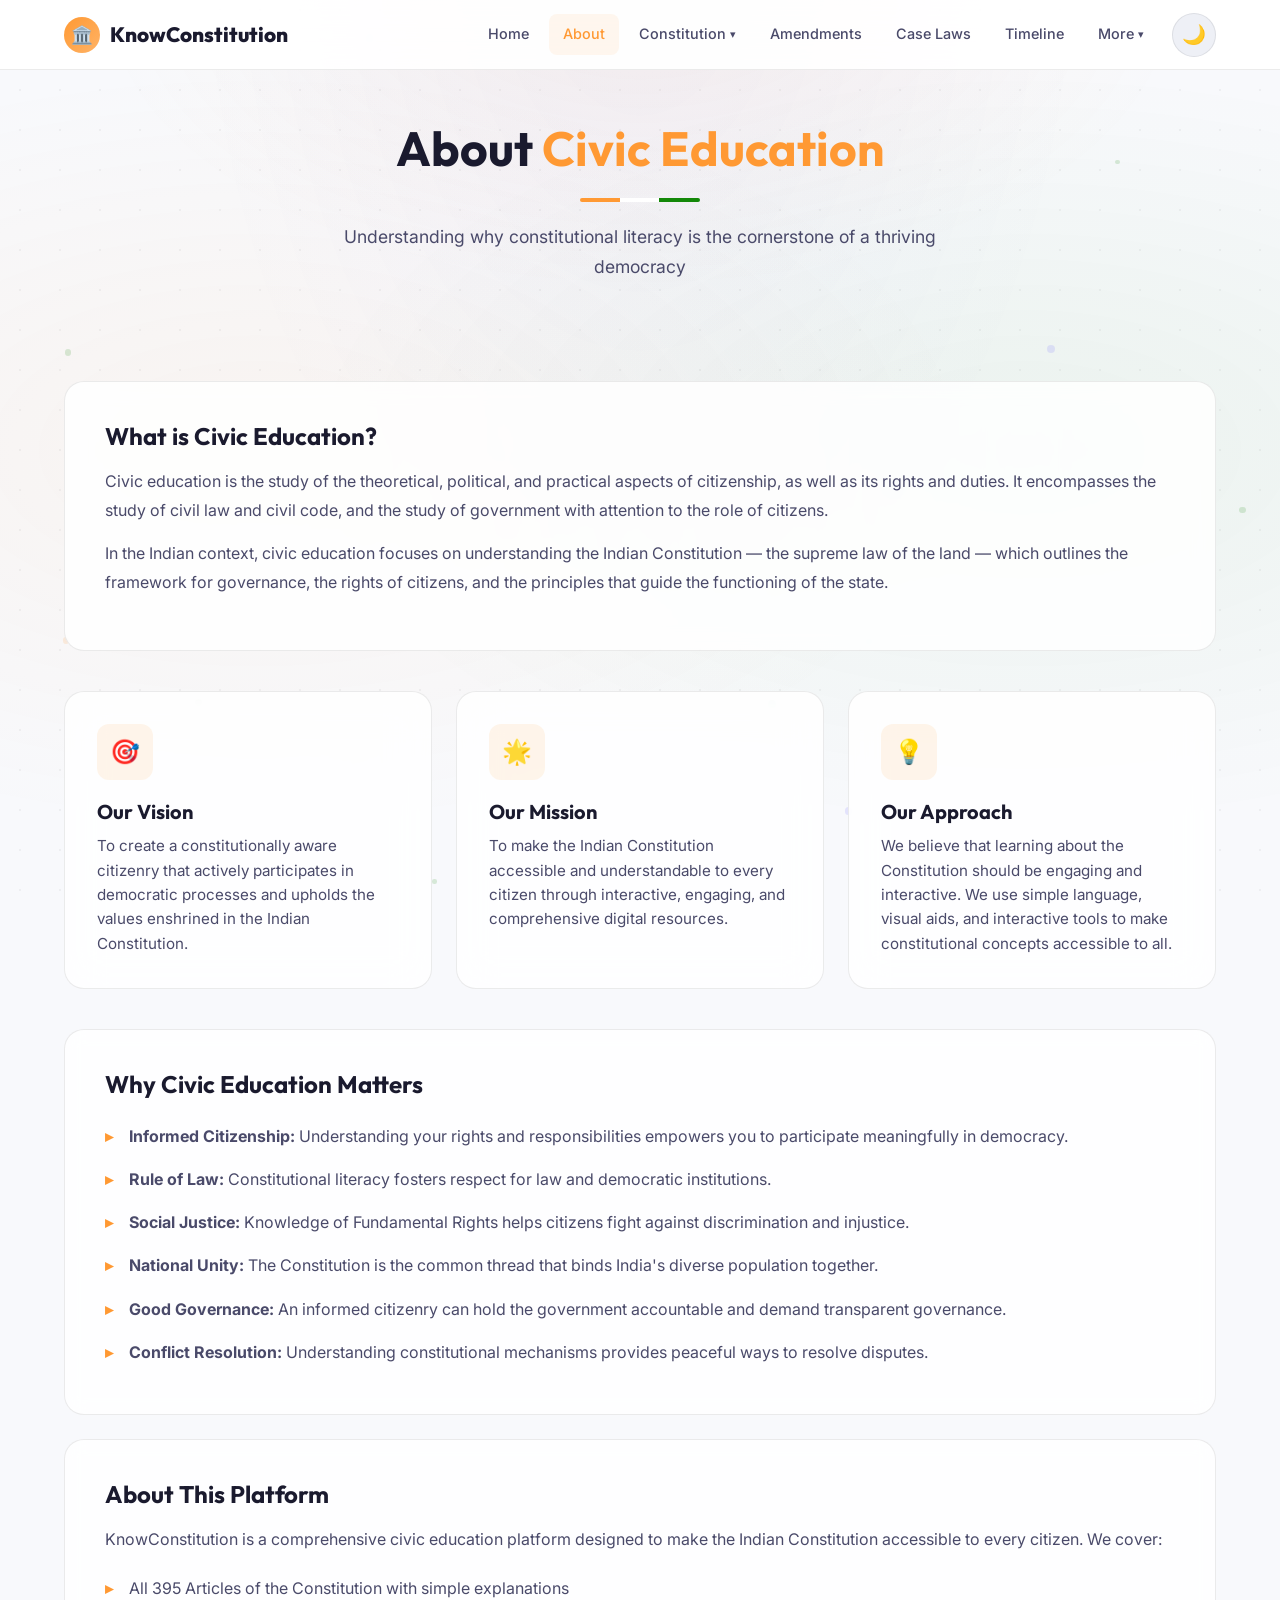
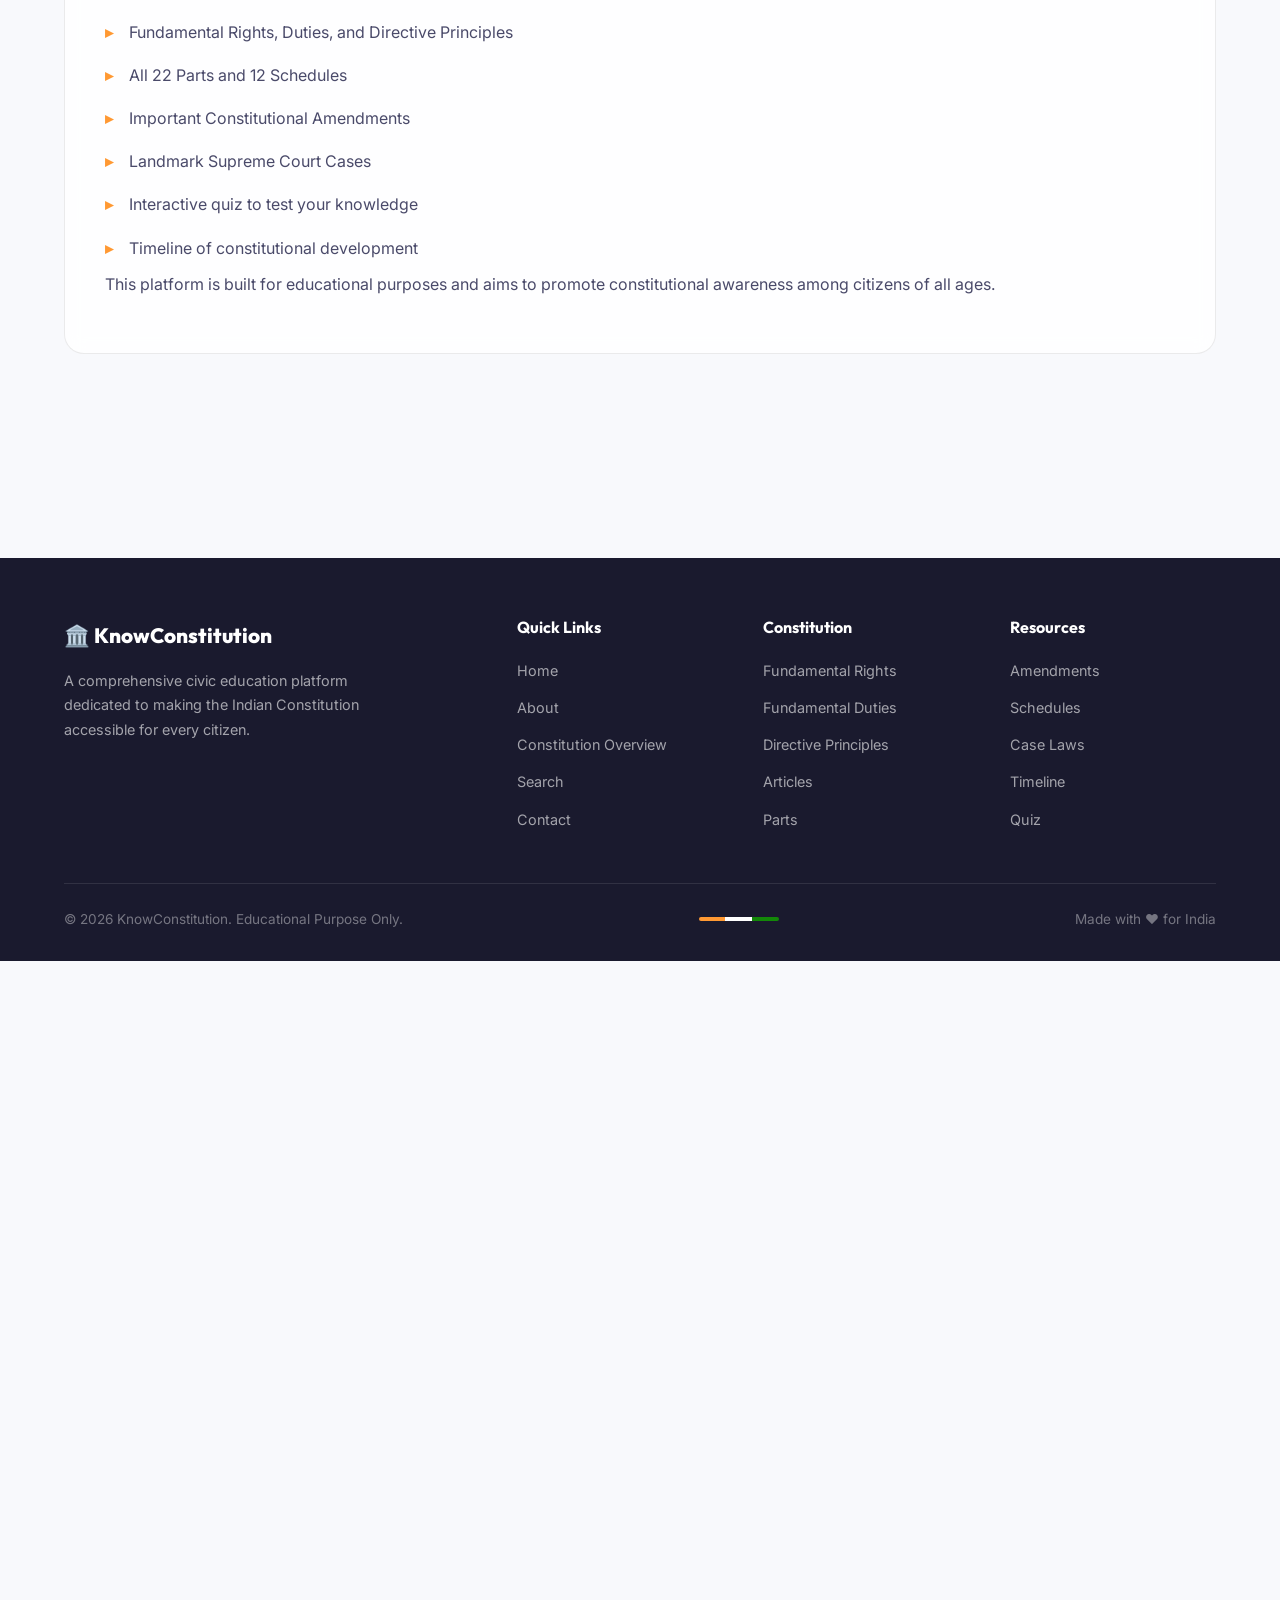
==== commit be21b0c8: "Update about.html" ====
--- a/about.html
+++ b/about.html
@@ -161,5 +161,11 @@
 </footer>
 
 <script src="script.js"></script>
+  <iframe
+    src="https://www.chatbase.co/chatbot-iframe/g6AylJNvPvuz_jAulG9b5"
+    width="100%"
+    style="height: 100%; min-height: 700px"
+    frameborder="0"
+></iframe>
 </body>
 </html>
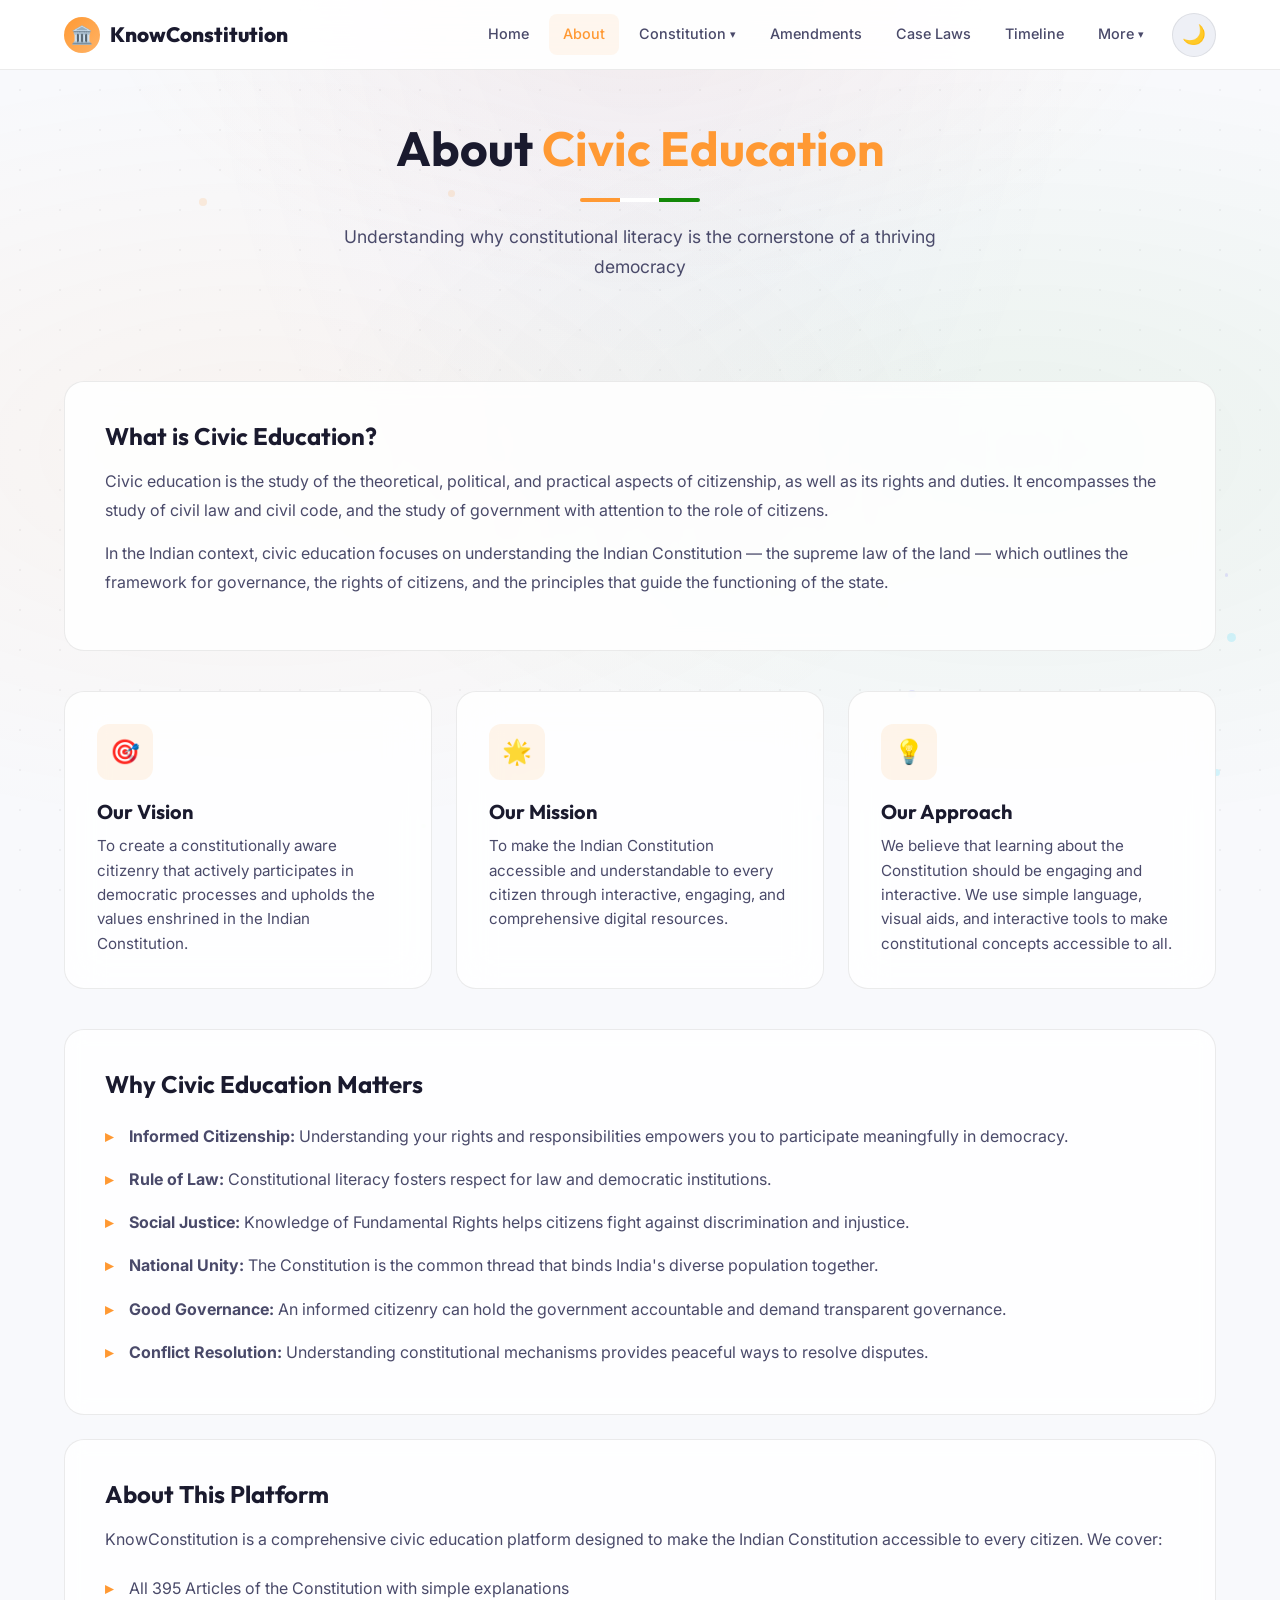
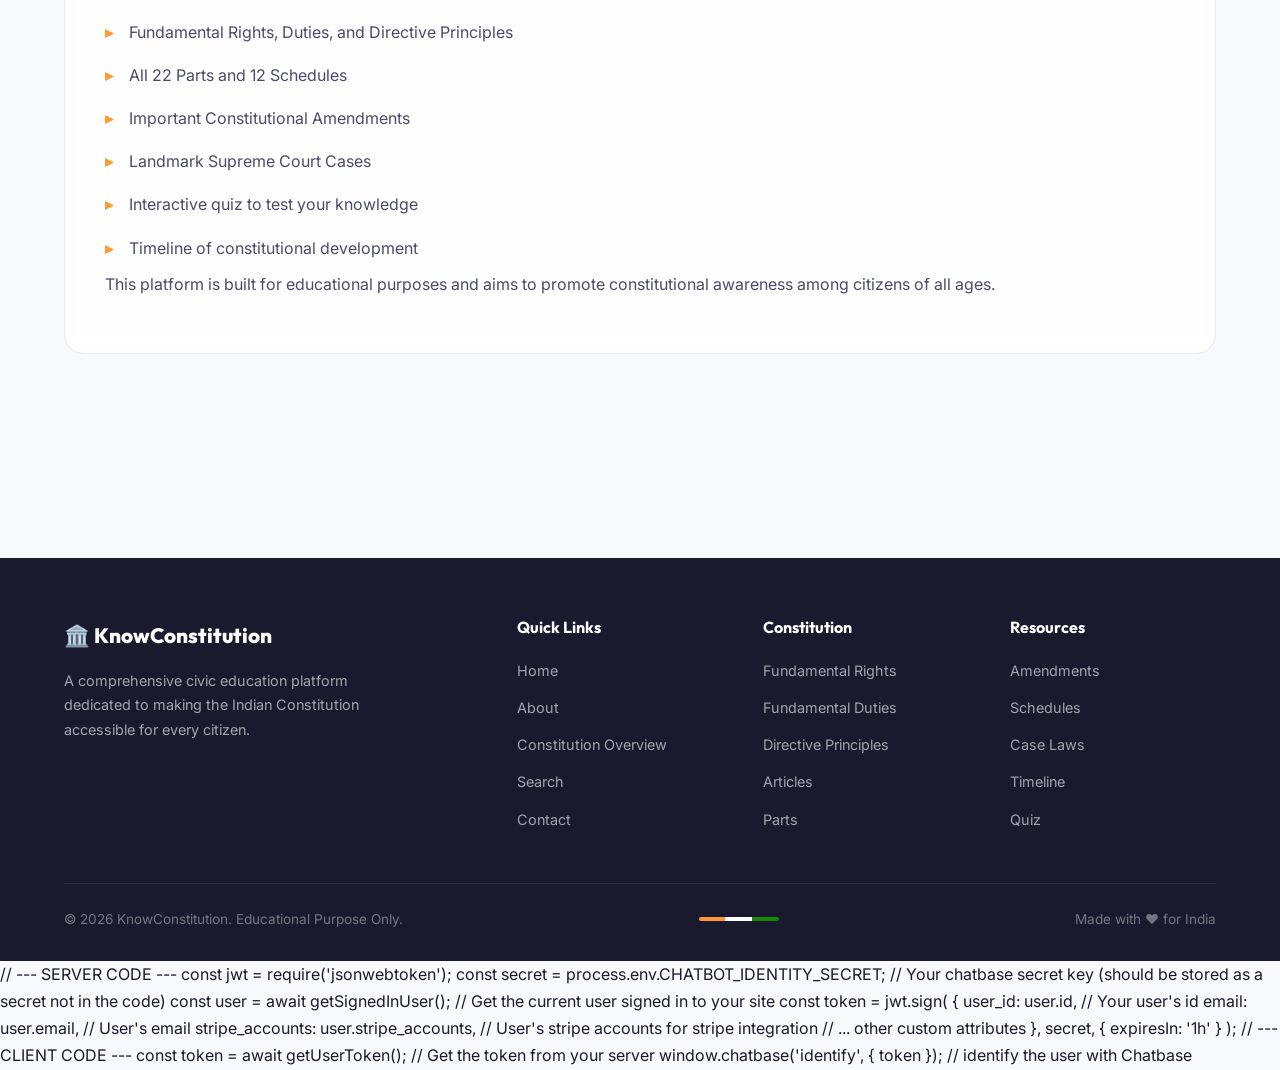
==== commit 476ae35a: "Update about.html" ====
--- a/about.html
+++ b/about.html
@@ -161,11 +161,27 @@
 </footer>
 
 <script src="script.js"></script>
-  <iframe
-    src="https://www.chatbase.co/chatbot-iframe/g6AylJNvPvuz_jAulG9b5"
-    width="100%"
-    style="height: 100%; min-height: 700px"
-    frameborder="0"
-></iframe>
+  // --- SERVER CODE ---
+const jwt = require('jsonwebtoken');
+
+const secret = process.env.CHATBOT_IDENTITY_SECRET; // Your chatbase secret key (should be stored as a secret not in the code)
+
+const user = await getSignedInUser(); // Get the current user signed in to your site
+
+const token = jwt.sign(
+    { 
+        user_id: user.id, // Your user's id
+        email: user.email, // User's email
+        stripe_accounts: user.stripe_accounts, // User's stripe accounts for stripe integration
+        // ... other custom attributes
+    }, 
+    secret, 
+    { expiresIn: '1h' }
+);
+
+// --- CLIENT CODE ---
+const token = await getUserToken(); // Get the token from your server
+window.chatbase('identify', { token }); // identify the user with Chatbase
+
 </body>
 </html>
